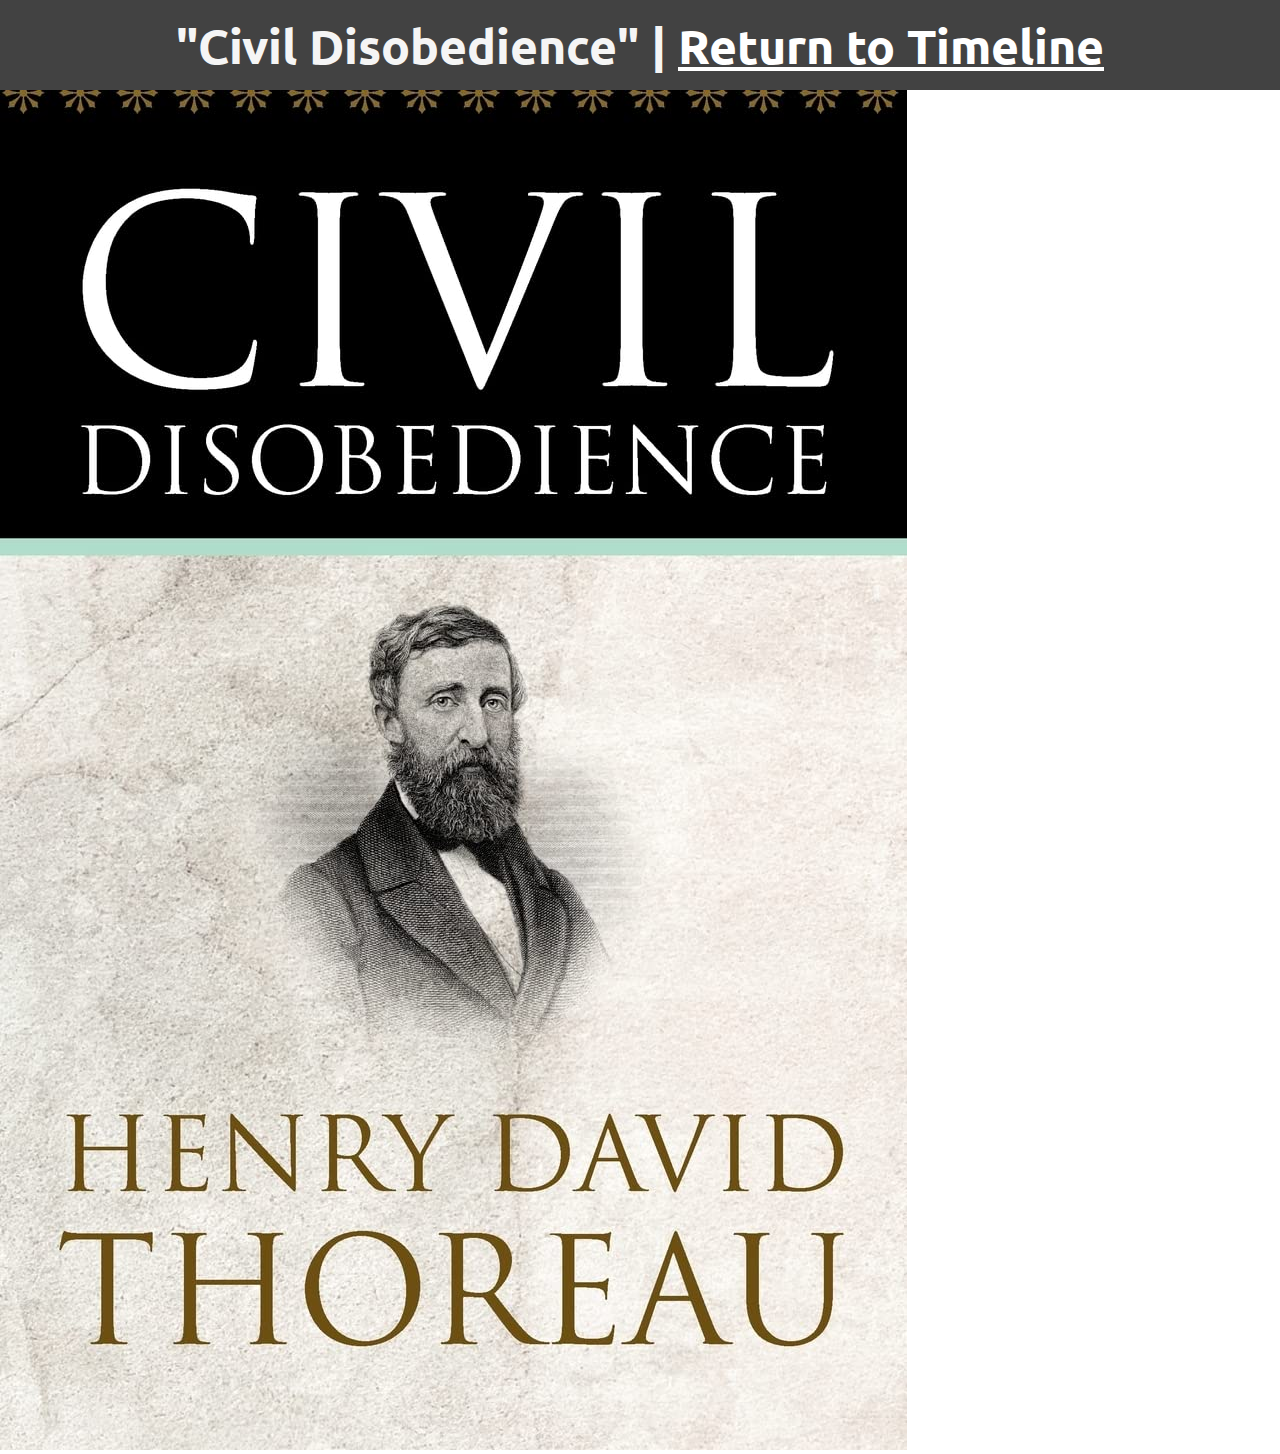
==== pages/civil_disobedience.html @ d46b555b "Added all needed pages" ====
<!DOCTYPE html>
<html lang="en">
  <head>
    <meta charset="UTF-8" />
    <meta name="viewport" content="width=device-width, initial-scale=1.0" />
    <link rel="stylesheet" href="../styles/styles.css" />
    <link rel="stylesheet" href="../styles/gradient.css" />
    <title>Uniting Ages</title>
    <link rel="preconnect" href="https://fonts.googleapis.com" />
    <link rel="preconnect" href="https://fonts.gstatic.com" crossorigin />
    <link
      href="https://fonts.googleapis.com/css2?family=Caveat:wght@400..700&family=Libre+Baskerville:ital,wght@0,400;0,700;1,400&family=Ubuntu:ital,wght@0,300;0,400;0,500;0,700;1,300;1,400;1,500;1,700&display=swap"
      rel="stylesheet"
    />
  </head>

  <body>
    <div id="top-bar">
      <h1>"Civil Disobedience" | <a href="../index.html">Return to Timeline</a></h1>
    </div>
    <div style="height: 10vh;"></div>
    <img src="../assets/civil_disobedience.jpg">
  </body>
</html>
---- styles/styles.css ----
body {
    margin: 0;
    padding: 0;
}

#top-bar h1 {
    font-family: "Ubuntu", serif;
    color: #F5F5F5;
    text-align: center;
    font-size: 3em;
}

#top-bar {
    display: flex;
    justify-content: center;
    align-items: center;
    width: 100vw;
    height: 10vh;
    position: fixed;
    background-color: #424242;
}

#main {
    display: flex;
    align-items: center;
    justify-content: center;
}

#main-grid {
    margin-top: 15vh;
    display: grid;
    grid-template-rows: repeat(5, 1fr);
    grid-template-columns: 1fr 1fr;
    row-gap: 5vh;
    width: 100vw;
    height: fit-content;
    padding-bottom: 5vh;
}

#main-line {
    position: fixed;
    justify-self: center;
    height: 100vh;
    top: 0;
    z-index: -1;
}

#main-grid a {
    justify-self: center;
}

.entry-img {
    max-height: 35vh;
    max-width: 22vw;
    object-fit: contain;   
}

.entry-title {
    font-family: "Ubuntu", serif;
    color: white;
    text-align: center;
    padding: 10%;
}

a {
    color: white;
    text-decoration: underline;
}

@media (max-height: 770px) {
    h1 {
        font-size: inherit;
    }

    #main-grid {
        width: 90vw;
    }

    #main-line {
        height: 230vh;
    }
}
---- styles/gradient.css ----
.gradient {
	background: linear-gradient(-45deg, #48CFCB, #229799, #229799);
	background-size: 400% 400%;
	animation: gradient 15s ease infinite;
}

@keyframes gradient {
	0% {
		background-position: 0% 50%;
	}
	50% {
		background-position: 100% 50%;
	}
	100% {
		background-position: 0% 50%;
	}
}
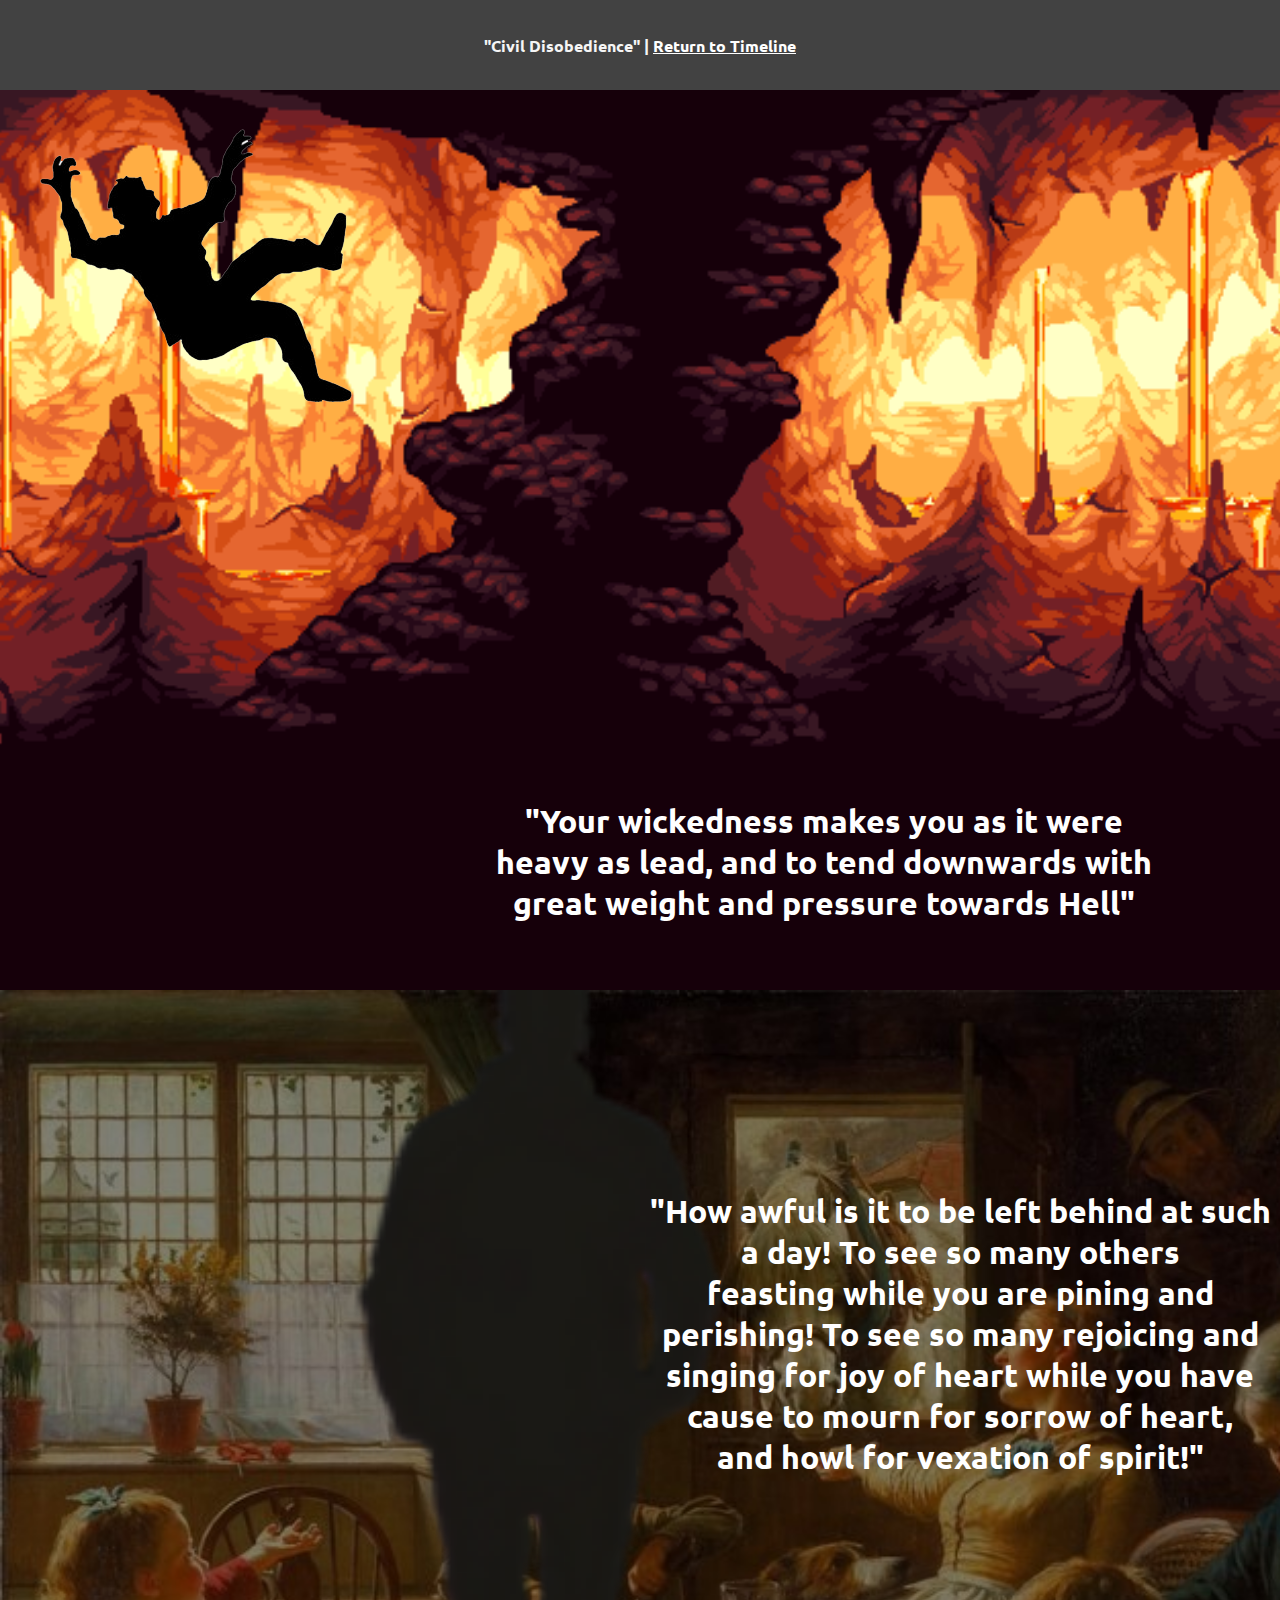
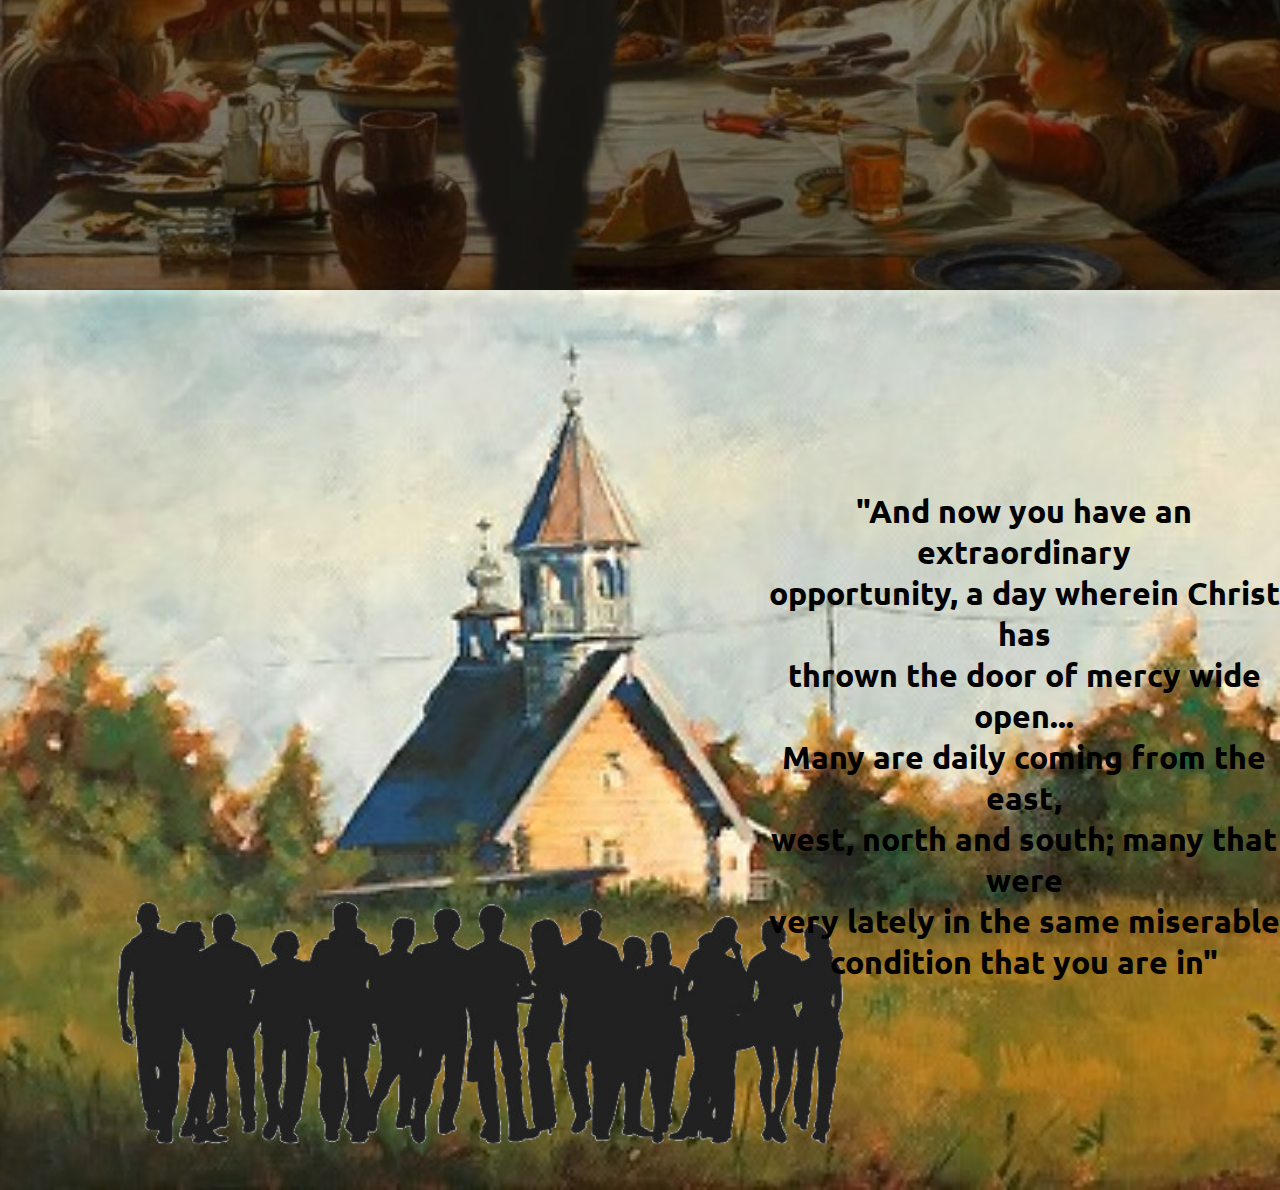
==== commit 75c5f32b: "Updated pages" ====
--- a/pages/civil_disobedience.html
+++ b/pages/civil_disobedience.html
@@ -1,24 +1,62 @@
 <!DOCTYPE html>
 <html lang="en">
-  <head>
-    <meta charset="UTF-8" />
-    <meta name="viewport" content="width=device-width, initial-scale=1.0" />
-    <link rel="stylesheet" href="../styles/styles.css" />
-    <link rel="stylesheet" href="../styles/gradient.css" />
-    <title>Uniting Ages</title>
-    <link rel="preconnect" href="https://fonts.googleapis.com" />
-    <link rel="preconnect" href="https://fonts.gstatic.com" crossorigin />
-    <link
-      href="https://fonts.googleapis.com/css2?family=Caveat:wght@400..700&family=Libre+Baskerville:ital,wght@0,400;0,700;1,400&family=Ubuntu:ital,wght@0,300;0,400;0,500;0,700;1,300;1,400;1,500;1,700&display=swap"
-      rel="stylesheet"
-    />
-  </head>
 
-  <body>
-    <div id="top-bar">
-      <h1>"Civil Disobedience" | <a href="../index.html">Return to Timeline</a></h1>
-    </div>
-    <div style="height: 10vh;"></div>
-    <img src="../assets/civil_disobedience.jpg">
-  </body>
-</html>
+<head>
+  <meta charset="UTF-8" />
+  <meta name="viewport" content="width=device-width, initial-scale=1.0" />
+  <link rel="stylesheet" href="../styles/styles.css" />
+  <link rel="stylesheet" href="../styles/sinners.css" />
+  <link rel="stylesheet" href="../styles/animations.css" />
+
+  <title>Uniting Ages</title>
+  <link rel="preconnect" href="https://fonts.googleapis.com" />
+  <link rel="preconnect" href="https://fonts.gstatic.com" crossorigin />
+
+  <link
+    href="https://fonts.googleapis.com/css2?family=Caveat:wght@400..700&family=Libre+Baskerville:ital,wght@0,400;0,700;1,400&family=Ubuntu:ital,wght@0,300;0,400;0,500;0,700;1,300;1,400;1,500;1,700&display=swap"
+    rel="stylesheet" />
+</head>
+
+<body style="background-color: black">
+  <div id="top-bar">
+    <h1>
+      "Civil Disobedience" |
+      <a href="../index.html">Return to Timeline</a>
+    </h1>
+  </div>
+  <div style="height: 10vh"></div>
+
+  <div id="underworld">
+    <img src="../assets/sinners/falling.png" class="animation slide-bottom" style="position: absolute; top: 4vh; left: 3vw;" />
+    <h1 class="quote animation slide-top" style="position: absolute; bottom: 5vh; right: 10vw;">
+      "Your wickedness makes you as it were<br>
+      heavy as lead, and to tend downwards with<br>
+      great weight and pressure towards Hell"
+    </h1>
+  </div>
+  <div id="alone">
+    <img src="../assets/sinners/away_man.png" class="animation slide-bottom" style="height: 120vh; position: absolute; bottom: -10vh; " />
+    <h1 class="quote animation slide-top" style="position: absolute; top: 20vh; left: 50vw;">
+      "How awful is it to be left behind at such a day! To see so many others<br>
+      feasting while you are pining and perishing! To see so many rejoicing and<br>
+      singing for joy of heart while you have cause to mourn for sorrow of heart,<br>
+      and howl for vexation of spirit!"
+    </h1>
+  </div>
+  <div id="together">
+    <img src="../assets/sinners/community.png" style="position: absolute; bottom: 0; width: 75vw;" />
+    <h1 class="quote animation slide-top" style="position: absolute; top: 20vh; left: 60vw; color:black;">
+      "And now you have an extraordinary<br>
+      opportunity, a day wherein Christ has<br>
+      thrown the door of mercy wide open...<br>
+      Many are daily coming from the east,<br>
+      west, north and south; many that were<br>
+      very lately in the same miserable<br>
+      condition that you are in"
+    </h1>
+  </div>
+
+  <script src="../scripts/sinners.js"></script>
+</body>
+
+</html>--- a/styles/styles.css
+++ b/styles/styles.css
@@ -7,10 +7,11 @@
     font-family: "Ubuntu", serif;
     color: #F5F5F5;
     text-align: center;
-    font-size: 3em;
+    font-size: medium;
 }
 
 #top-bar {
+    z-index: 100;
     display: flex;
     justify-content: center;
     align-items: center;
@@ -62,6 +63,15 @@
     padding: 10%;
 }
 
+.quote {
+    color: white;
+    position: relative;
+    font-family: "Ubuntu", serif;
+    text-align: center;
+    position: relative;
+    overflow-y: hidden;
+}
+
 a {
     color: white;
     text-decoration: underline;
--- a/styles/sinners.css
+++ b/styles/sinners.css
@@ -0,0 +1,25 @@
+#underworld {
+    height: 100vh;
+    background-image: url("../assets/sinners/background_1.gif");
+    background-size: cover;
+    background-position-x: 50vw;
+    overflow-y: hidden;
+    position: relative;
+}
+
+#alone {
+    height: 100vh;
+    background-image: url("../assets/sinners/feast.jpg");
+    background-size: cover;
+    overflow-y: hidden;
+    position: relative;
+}
+
+#together {
+    height: 100vh;
+    background-image: url("../assets/sinners/church.jpg");
+    background-size: cover;
+    position: relative;
+    overflow-y: hidden;
+    position: relative;
+}--- a/styles/animations.css
+++ b/styles/animations.css
@@ -0,0 +1,57 @@
+.slide-top.active {
+    -webkit-animation: slide-top 2s cubic-bezier(0.250, 0.460, 0.450, 0.940) both;
+    animation: slide-top 2s cubic-bezier(0.250, 0.460, 0.450, 0.940) both;
+}
+
+@-webkit-keyframes slide-top {
+    0% {
+        -webkit-transform: translateY(-100px);
+        transform: translateY(-100px);
+    }
+
+    100% {
+        -webkit-transform: translateY(0);
+        transform: translateY(0);
+    }
+}
+
+@keyframes slide-top {
+    0% {
+        -webkit-transform: translateY(0);
+        transform: translateY(0);
+    }
+
+    100% {
+        -webkit-transform: translateY(-100px);
+        transform: translateY(-100px);
+    }
+}
+
+.slide-bottom.active {
+    -webkit-animation: slide-bottom 2s cubic-bezier(0.250, 0.460, 0.450, 0.940) both;
+    animation: slide-bottom 2s cubic-bezier(0.250, 0.460, 0.450, 0.940) both;
+}
+
+@-webkit-keyframes slide-bottom {
+    0% {
+        -webkit-transform: translateY(0);
+        transform: translateY(0);
+    }
+
+    100% {
+        -webkit-transform: translateY(200px);
+        transform: translateY(200px);
+    }
+}
+
+@keyframes slide-bottom {
+    0% {
+        -webkit-transform: translateY(0);
+        transform: translateY(0);
+    }
+
+    100% {
+        -webkit-transform: translateY(200px);
+        transform: translateY(200px);
+    }
+}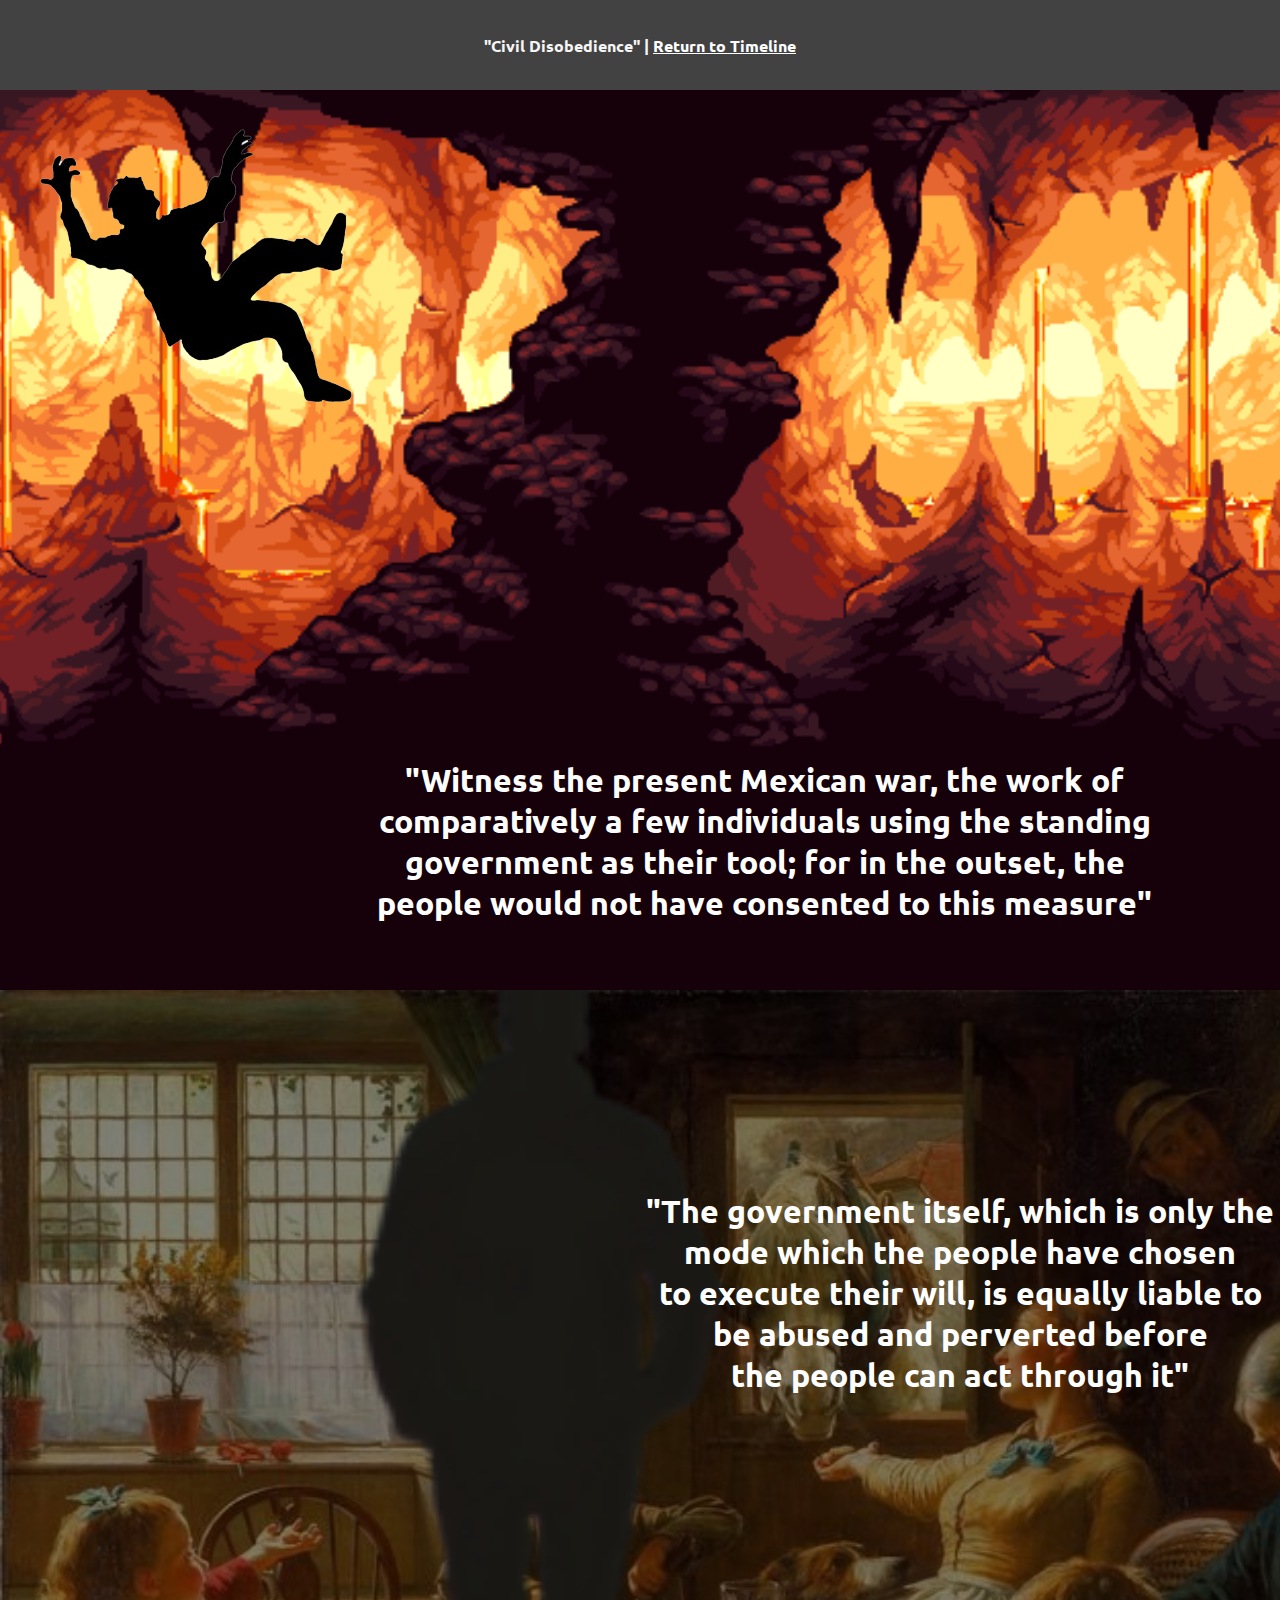
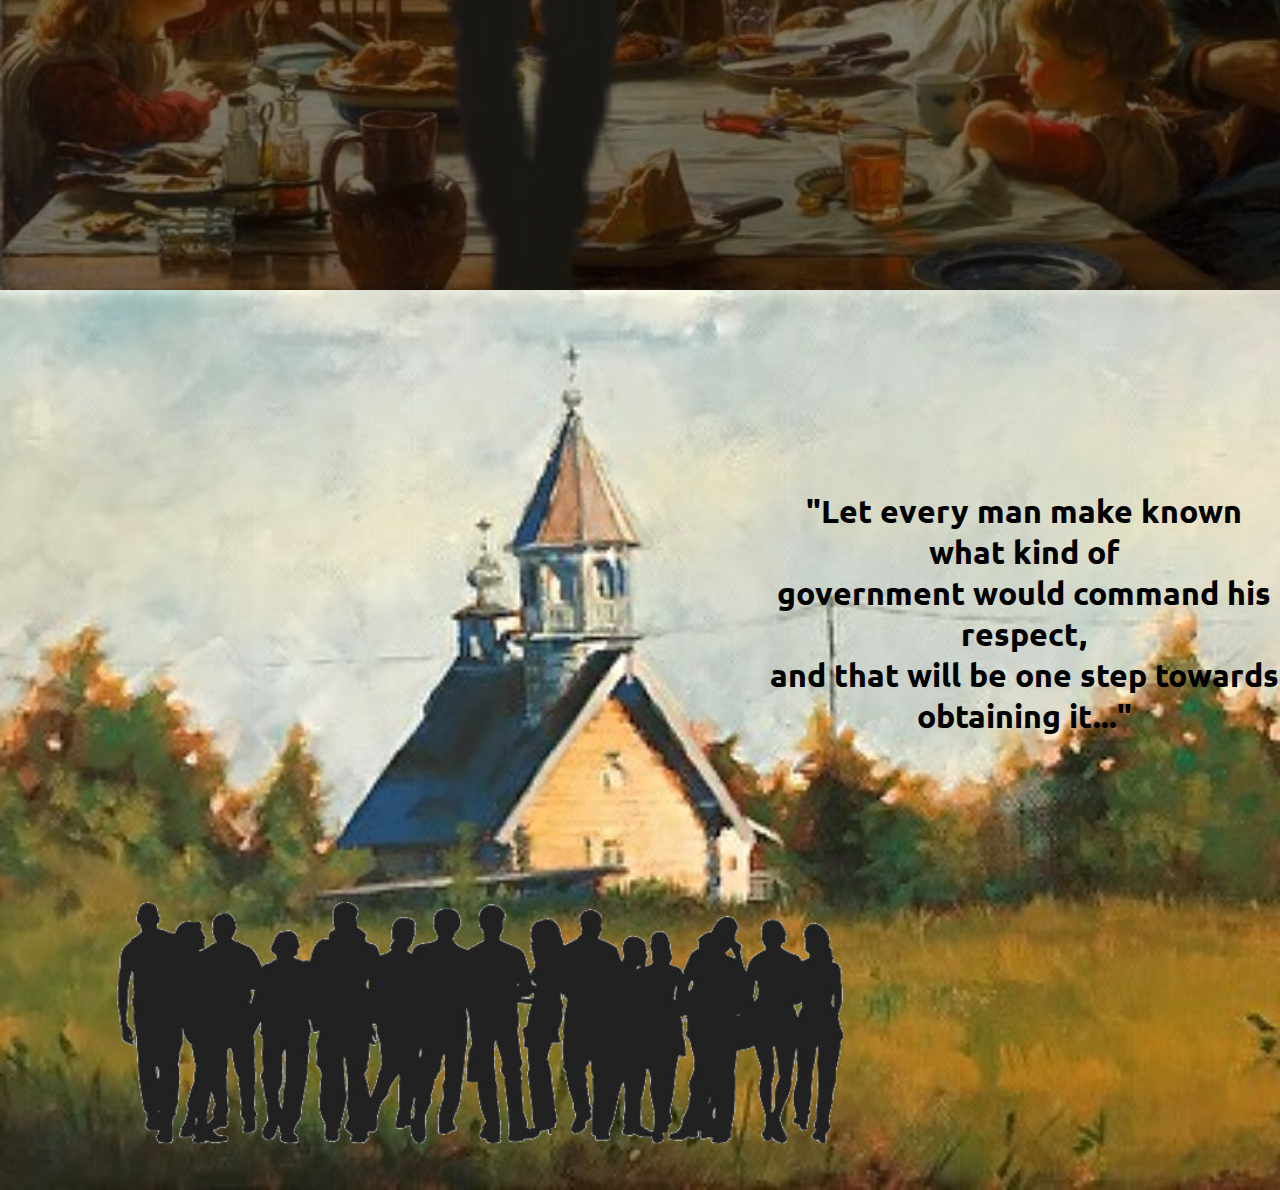
==== commit bf332edc: "Added videos" ====
--- a/pages/civil_disobedience.html
+++ b/pages/civil_disobedience.html
@@ -29,30 +29,27 @@
   <div id="underworld">
     <img src="../assets/sinners/falling.png" class="animation slide-bottom" style="position: absolute; top: 4vh; left: 3vw;" />
     <h1 class="quote animation slide-top" style="position: absolute; bottom: 5vh; right: 10vw;">
-      "Your wickedness makes you as it were<br>
-      heavy as lead, and to tend downwards with<br>
-      great weight and pressure towards Hell"
+      "Witness the present Mexican war, the work of<br>
+      comparatively a few individuals using the standing<br>
+      government as their tool; for in the outset, the<br>
+      people would not have consented to this measure"
     </h1>
   </div>
   <div id="alone">
     <img src="../assets/sinners/away_man.png" class="animation slide-bottom" style="height: 120vh; position: absolute; bottom: -10vh; " />
     <h1 class="quote animation slide-top" style="position: absolute; top: 20vh; left: 50vw;">
-      "How awful is it to be left behind at such a day! To see so many others<br>
-      feasting while you are pining and perishing! To see so many rejoicing and<br>
-      singing for joy of heart while you have cause to mourn for sorrow of heart,<br>
-      and howl for vexation of spirit!"
+      "The government itself, which is only the mode which the people have chosen<br>
+      to execute their will, is equally liable to be abused and perverted before<br>
+      the people can act through it"
     </h1>
   </div>
   <div id="together">
     <img src="../assets/sinners/community.png" style="position: absolute; bottom: 0; width: 75vw;" />
     <h1 class="quote animation slide-top" style="position: absolute; top: 20vh; left: 60vw; color:black;">
-      "And now you have an extraordinary<br>
-      opportunity, a day wherein Christ has<br>
-      thrown the door of mercy wide open...<br>
-      Many are daily coming from the east,<br>
-      west, north and south; many that were<br>
-      very lately in the same miserable<br>
-      condition that you are in"
+      "Let every man make known what kind of<br>
+      government would command his respect,<br>
+      and that will be one step towards<br>
+      obtaining it..."
     </h1>
   </div>
 
--- a/styles/animations.css
+++ b/styles/animations.css
@@ -1,6 +1,6 @@
 .slide-top.active {
-    -webkit-animation: slide-top 2s cubic-bezier(0.250, 0.460, 0.450, 0.940) both;
-    animation: slide-top 2s cubic-bezier(0.250, 0.460, 0.450, 0.940) both;
+    -webkit-animation: slide-top 1.5s cubic-bezier(0.250, 0.460, 0.450, 0.940) both;
+    animation: slide-top 1.5s cubic-bezier(0.250, 0.460, 0.450, 0.940) both;
 }
 
 @-webkit-keyframes slide-top {
@@ -28,8 +28,8 @@
 }
 
 .slide-bottom.active {
-    -webkit-animation: slide-bottom 2s cubic-bezier(0.250, 0.460, 0.450, 0.940) both;
-    animation: slide-bottom 2s cubic-bezier(0.250, 0.460, 0.450, 0.940) both;
+    -webkit-animation: slide-bottom 3s cubic-bezier(0.250, 0.460, 0.450, 0.940) both;
+    animation: slide-bottom 3s cubic-bezier(0.250, 0.460, 0.450, 0.940) both;
 }
 
 @-webkit-keyframes slide-bottom {
@@ -54,4 +54,33 @@
         -webkit-transform: translateY(200px);
         transform: translateY(200px);
     }
+}
+
+.scale-up-center.active {
+    -webkit-animation: scale-up-center 4s cubic-bezier(0.390, 0.575, 0.565, 1.000) both;
+    animation: scale-up-center 4s cubic-bezier(0.390, 0.575, 0.565, 1.000) both;
+}
+
+@-webkit-keyframes scale-up-center {
+    0% {
+        -webkit-transform: scale(0.5);
+        transform: scale(0.5);
+    }
+
+    100% {
+        -webkit-transform: scale(1);
+        transform: scale(1);
+    }
+}
+
+@keyframes scale-up-center {
+    0% {
+        -webkit-transform: scale(0.5);
+        transform: scale(0.5);
+    }
+
+    100% {
+        -webkit-transform: scale(1);
+        transform: scale(1);
+    }
 }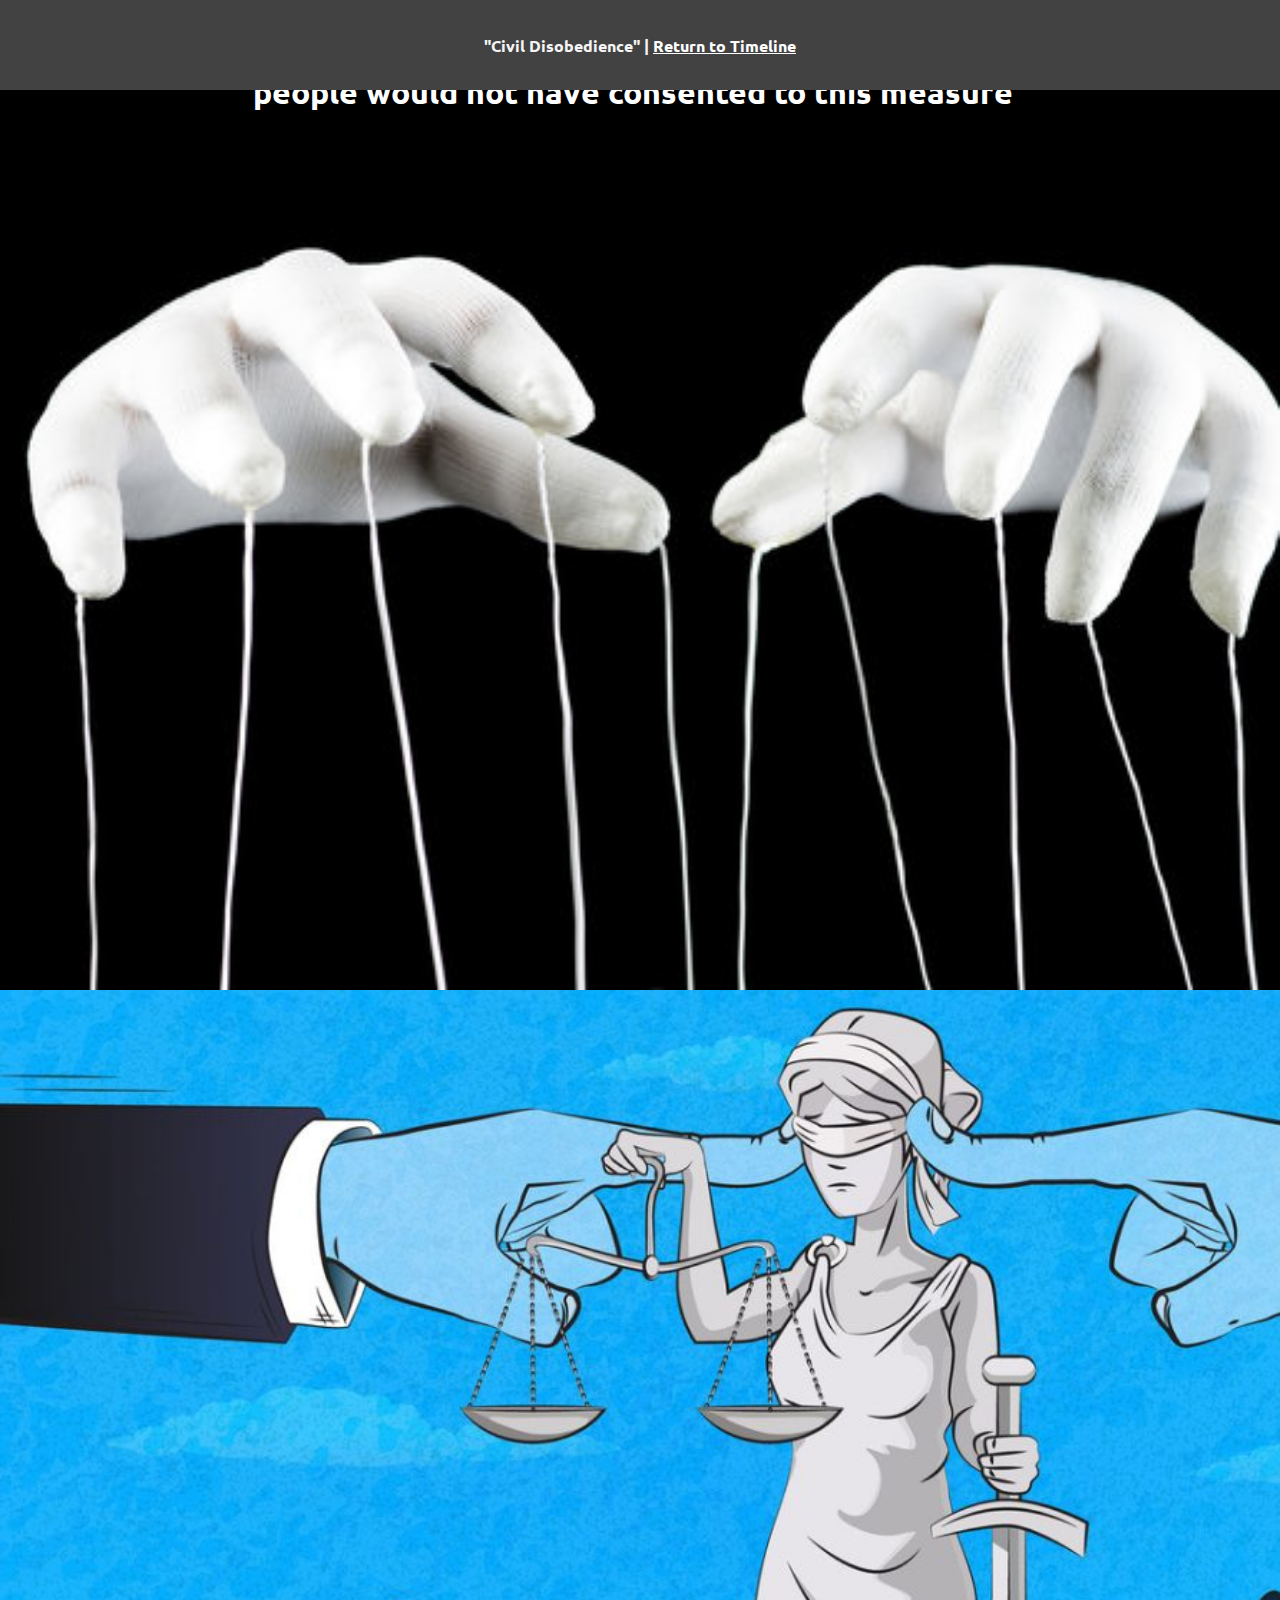
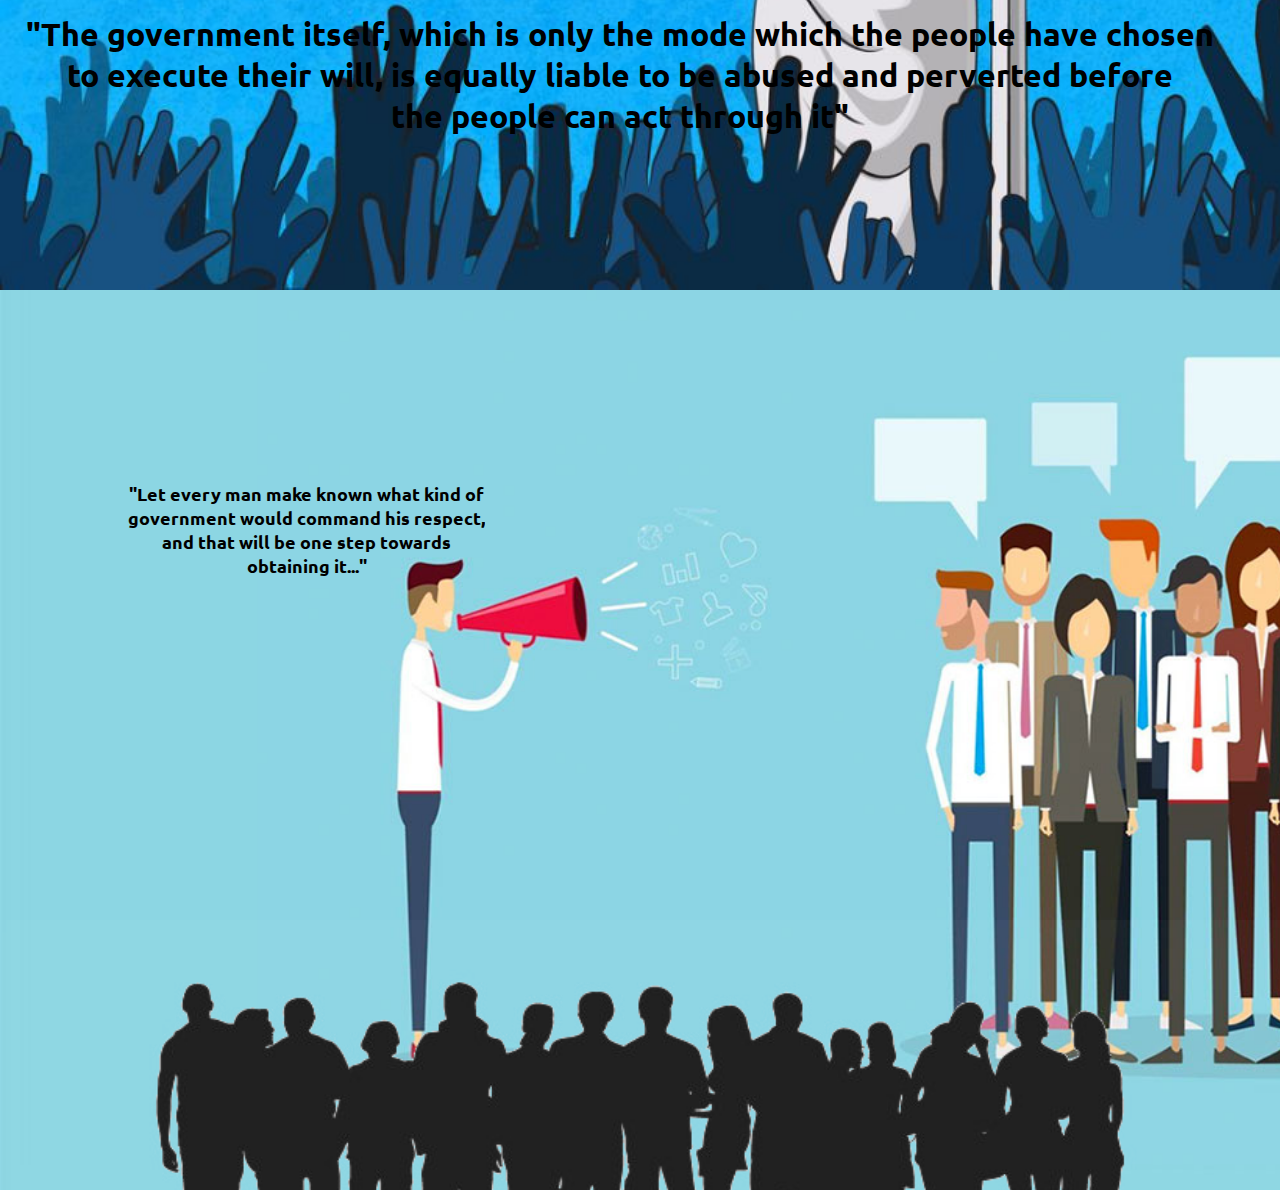
==== commit 35cf6039: "Added final pages" ====
--- a/pages/civil_disobedience.html
+++ b/pages/civil_disobedience.html
@@ -5,7 +5,7 @@
   <meta charset="UTF-8" />
   <meta name="viewport" content="width=device-width, initial-scale=1.0" />
   <link rel="stylesheet" href="../styles/styles.css" />
-  <link rel="stylesheet" href="../styles/sinners.css" />
+  <link rel="stylesheet" href="../styles/civil_disobedience.css" />
   <link rel="stylesheet" href="../styles/animations.css" />
 
   <title>Uniting Ages</title>
@@ -26,26 +26,24 @@
   </div>
   <div style="height: 10vh"></div>
 
-  <div id="underworld">
-    <img src="../assets/sinners/falling.png" class="animation slide-bottom" style="position: absolute; top: 4vh; left: 3vw;" />
-    <h1 class="quote animation slide-top" style="position: absolute; bottom: 5vh; right: 10vw;">
+  <div id="war">
+    <h1 class="quote animation slide-bottom" style="position: absolute; top: -18vh; width: 100vw; text-align: center;">
       "Witness the present Mexican war, the work of<br>
       comparatively a few individuals using the standing<br>
       government as their tool; for in the outset, the<br>
       people would not have consented to this measure"
     </h1>
   </div>
-  <div id="alone">
-    <img src="../assets/sinners/away_man.png" class="animation slide-bottom" style="height: 120vh; position: absolute; bottom: -10vh; " />
-    <h1 class="quote animation slide-top" style="position: absolute; top: 20vh; left: 50vw;">
+  <div id="government">
+    <h1 class="quote animation slide-top" style="position: absolute; top: 67vh; left: 2vw; color: black;">
       "The government itself, which is only the mode which the people have chosen<br>
       to execute their will, is equally liable to be abused and perverted before<br>
       the people can act through it"
     </h1>
   </div>
-  <div id="together">
-    <img src="../assets/sinners/community.png" style="position: absolute; bottom: 0; width: 75vw;" />
-    <h1 class="quote animation slide-top" style="position: absolute; top: 20vh; left: 60vw; color:black;">
+  <div id="one-step">
+    <img src="../assets/sinners/community.png" class="animation slide-top" style="position: absolute; top: 70vh; width: 100vw;" />
+    <h1 class="quote animation slide-top" style="position: absolute; top: 20vh; left: 10vw; color:black; font-size: large;">
       "Let every man make known what kind of<br>
       government would command his respect,<br>
       and that will be one step towards<br>
--- a/styles/civil_disobedience.css
+++ b/styles/civil_disobedience.css
@@ -0,0 +1,24 @@
+#war {
+    height: 100vh;
+    background-image: url("../assets/civil_disobedience/puppet.jpg");
+    background-size: cover;
+    overflow-y: hidden;
+    position: relative;
+}
+
+#government {
+    height: 100vh;
+    background-image: url("../assets/civil_disobedience/silence.jpg");
+    background-size: cover;
+    overflow-y: hidden;
+    position: relative;
+}
+
+#one-step {
+    height: 100vh;
+    background-image: url("../assets/civil_disobedience/spread.jpg");
+    background-size: cover;
+    position: relative;
+    overflow-y: hidden;
+    position: relative;
+}--- a/styles/animations.css
+++ b/styles/animations.css
@@ -83,4 +83,5 @@
         -webkit-transform: scale(1);
         transform: scale(1);
     }
-}+}
+
